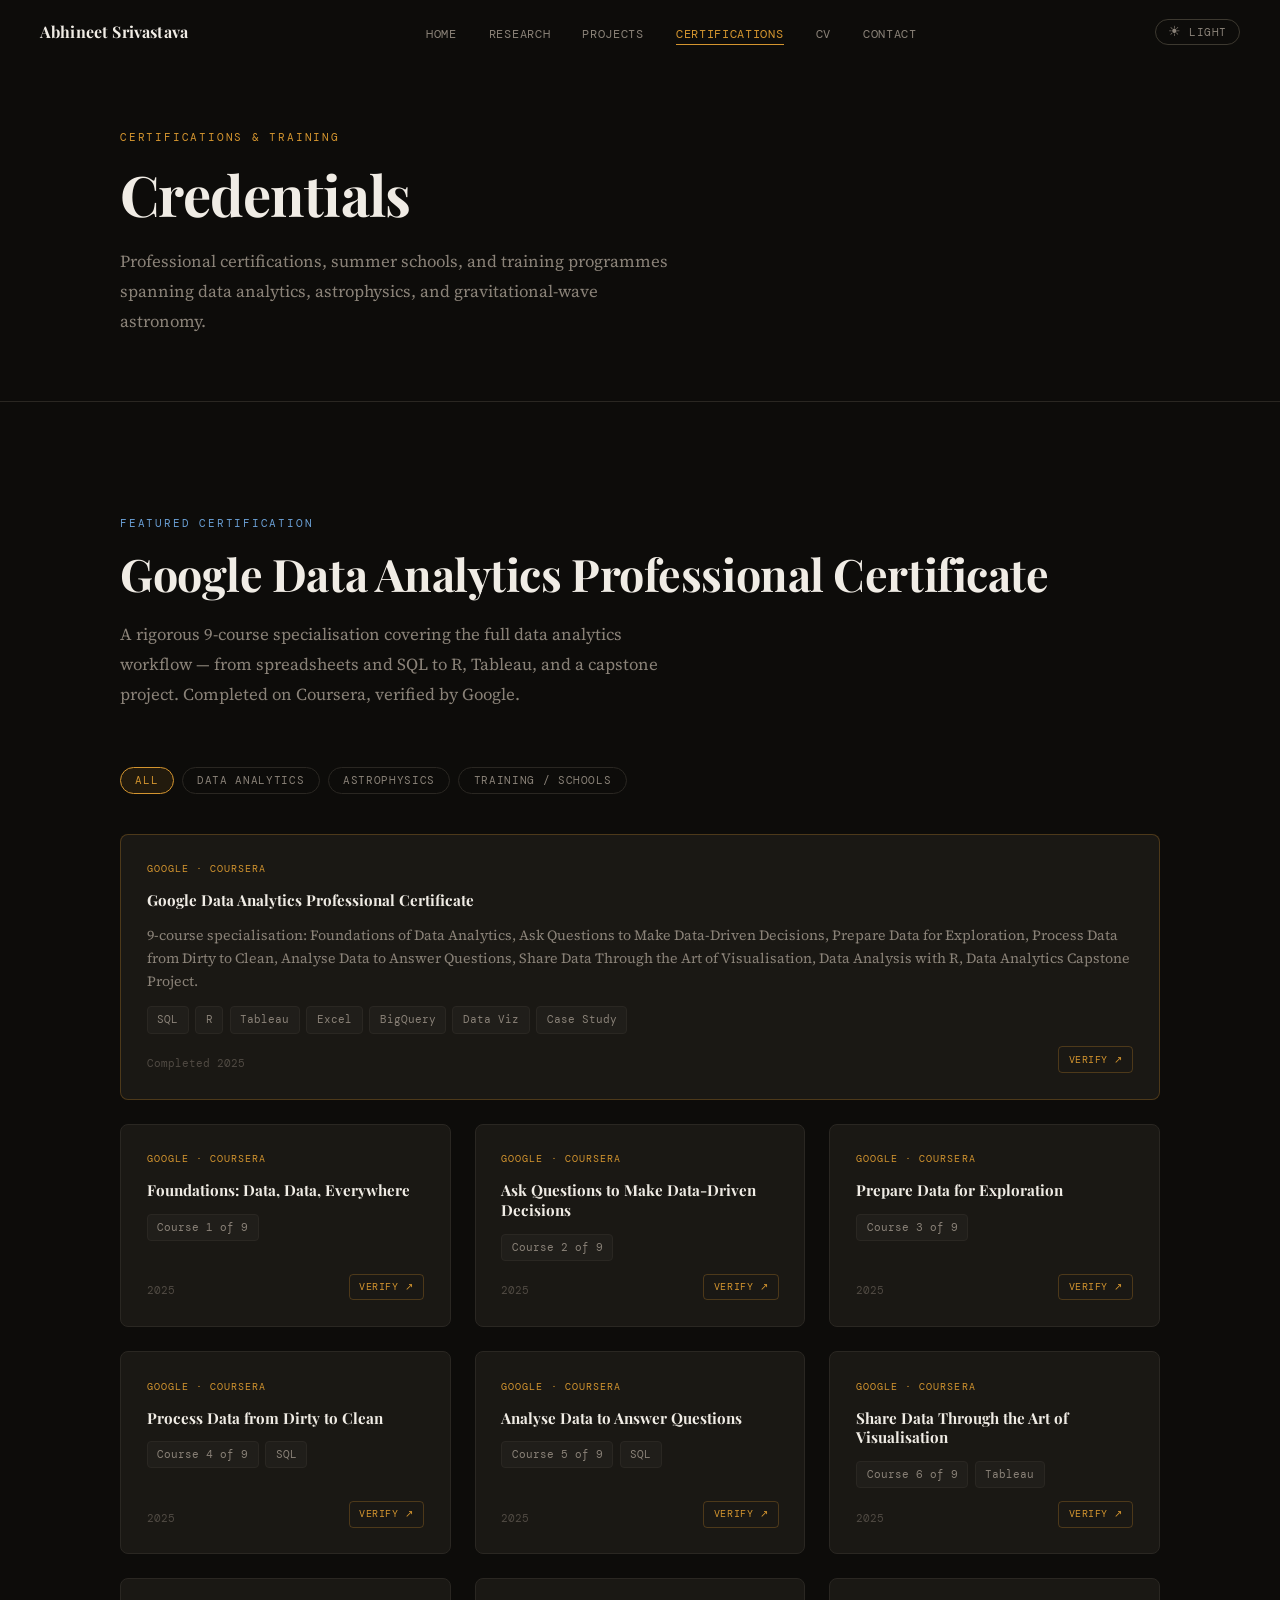
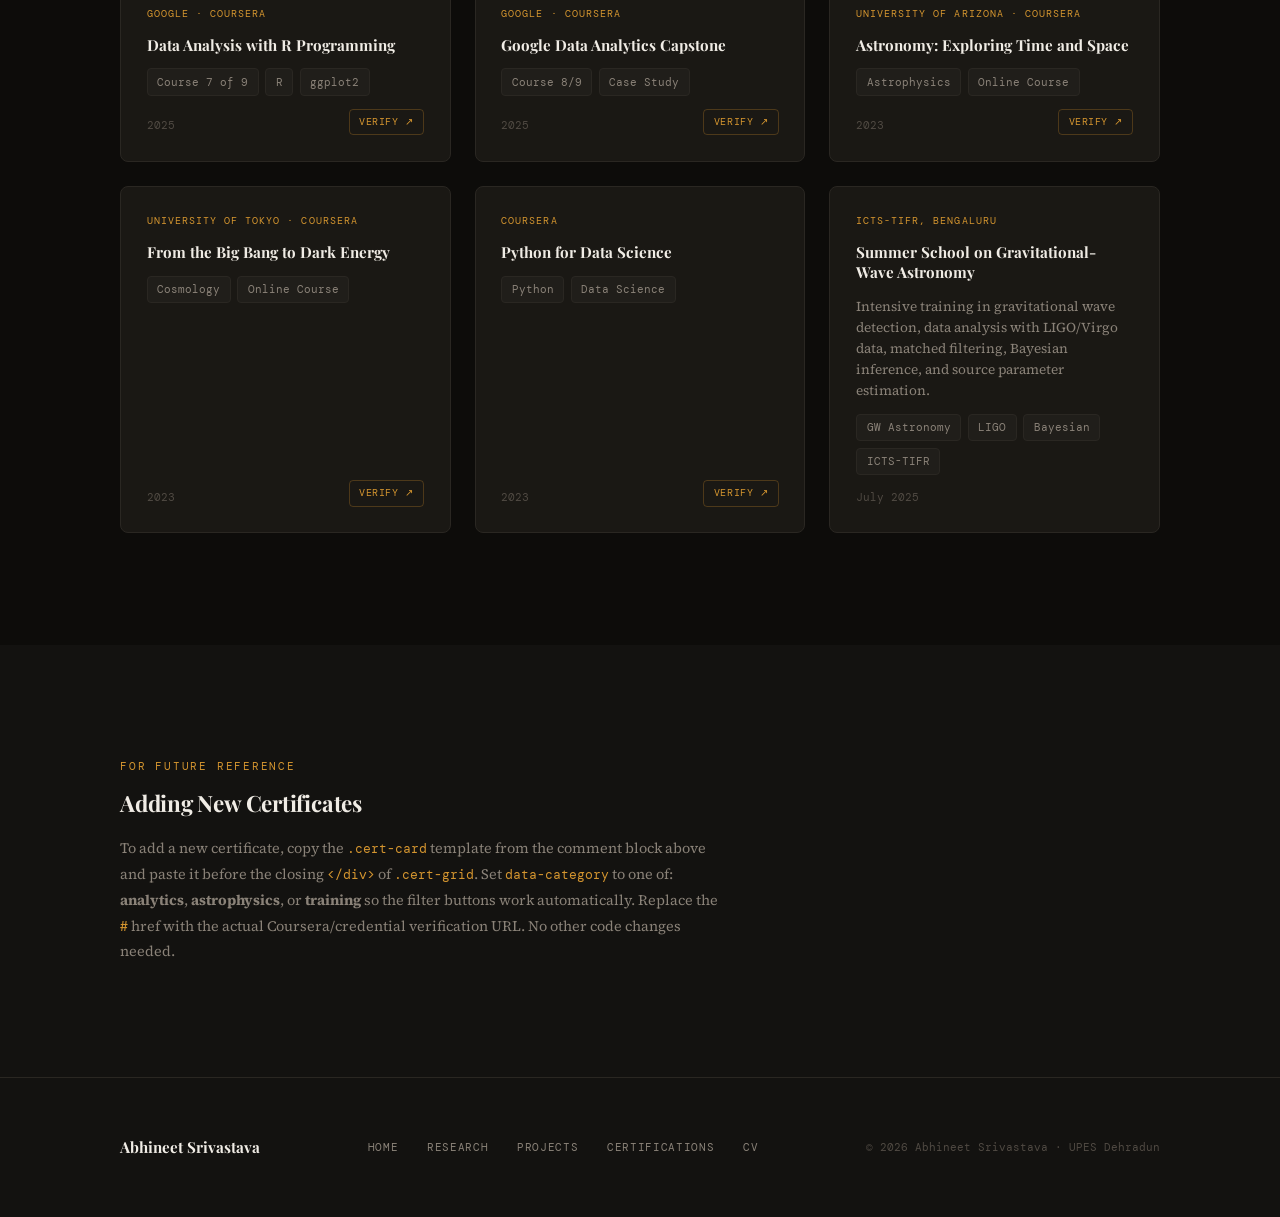
==== certifications.html @ 53bdc976 "Changes" ====
<!DOCTYPE html>
<html lang="en">
<head>
  <meta charset="UTF-8" />
  <meta name="viewport" content="width=device-width, initial-scale=1.0" />
  <title>Certifications — Abhineet Srivastava</title>
  <link rel="stylesheet" href="style.css" />
  <script>(function(){var t=localStorage.getItem('theme')||'dark';document.documentElement.setAttribute('data-theme',t);})();</script>
  <link rel="preconnect" href="https://fonts.googleapis.com" />
  <link rel="preconnect" href="https://fonts.gstatic.com" crossorigin />
  <link href="https://fonts.googleapis.com/css2?family=Playfair+Display:ital,wght@0,400;0,600;0,700;0,900;1,400;1,600&family=Source+Serif+4:ital,opsz,wght@0,8..60,300;0,8..60,400;0,8..60,600;1,8..60,300;1,8..60,400&family=DM+Mono:wght@300;400;500&family=Instrument+Sans:wght@400;500;600&display=swap" rel="stylesheet" />
</head>
<body>

  <nav id="navbar">
    <a href="index.html" class="nav-logo">Abhineet Srivastava</a>
    <ul class="nav-links">
      <li><a href="index.html">Home</a></li>
      <li><a href="research.html">Research</a></li>
      <li><a href="projects.html">Projects</a></li>
      <li><a href="certifications.html" class="active">Certifications</a></li>
      <li><a href="cv.html">CV</a></li>
      <li><a href="index.html#contact">Contact</a></li>
    </ul>
    <button class="theme-toggle" id="themeToggle" aria-label="Toggle theme">
      <span class="theme-icon" id="themeIcon">☀</span>
      <span id="themeLabel">Light</span>
    </button>
    <button class="nav-hamburger" id="hamburger" aria-label="Open menu">
      <span></span><span></span><span></span>
    </button>
  </nav>

  <div class="mobile-menu" id="mobileMenu">
    <button class="mobile-close" id="mobileClose">✕</button>
    <ul>
      <li><a href="index.html" class="mobile-link">Home</a></li>
      <li><a href="research.html" class="mobile-link">Research</a></li>
      <li><a href="projects.html" class="mobile-link">Projects</a></li>
      <li><a href="certifications.html" class="mobile-link">Certifications</a></li>
      <li><a href="cv.html" class="mobile-link">CV</a></li>
      <li><a href="index.html#contact" class="mobile-link">Contact</a></li>
    </ul>
  </div>

  <!-- PAGE HERO -->
  <section class="page-hero">
    <div class="container">
      <div class="page-hero-inner">
        <span class="eyebrow">Certifications &amp; Training</span>
        <h1 class="section-title" style="font-size:clamp(2.2rem,5vw,3.5rem)">
          Credentials
        </h1>
        <p class="section-sub" style="margin-bottom:0">
          Professional certifications, summer schools, and training programmes
          spanning data analytics, astrophysics, and gravitational-wave astronomy.
        </p>
      </div>
    </div>
  </section>

  <!-- FEATURED — GOOGLE DATA ANALYTICS -->
  <section class="section">
    <div class="container">
      <span class="eyebrow" style="color:var(--sky)">Featured Certification</span>
      <h2 class="section-title">Google Data Analytics Professional Certificate</h2>
      <p class="section-sub">
        A rigorous 9-course specialisation covering the full data analytics workflow — from
        spreadsheets and SQL to R, Tableau, and a capstone project.
        Completed on Coursera, verified by Google.
      </p>

      <!-- FILTER BUTTONS -->
      <div class="cert-filter">
        <button class="filter-btn active" data-filter="all">All</button>
        <button class="filter-btn" data-filter="analytics">Data Analytics</button>
        <button class="filter-btn" data-filter="astrophysics">Astrophysics</button>
        <button class="filter-btn" data-filter="training">Training / Schools</button>
      </div>

      <div class="cert-grid">

        <!-- ── Google Professional Certificate ── -->
        <div class="cert-card reveal" data-category="analytics" style="border-color:var(--border-accent);grid-column:1/-1">
          <span class="cert-org">Google · Coursera</span>
          <h3>Google Data Analytics Professional Certificate</h3>
          <p style="font-size:0.88rem;color:var(--muted);line-height:1.65">
            9-course specialisation: Foundations of Data Analytics, Ask Questions to Make
            Data-Driven Decisions, Prepare Data for Exploration, Process Data from Dirty to
            Clean, Analyse Data to Answer Questions, Share Data Through the Art of
            Visualisation, Data Analysis with R, Data Analytics Capstone Project.
          </p>
          <div class="tags-wrap">
            <span class="tag">SQL</span><span class="tag">R</span><span class="tag">Tableau</span>
            <span class="tag">Excel</span><span class="tag">BigQuery</span><span class="tag">Data Viz</span>
            <span class="tag">Case Study</span>
          </div>
          <div style="display:flex;justify-content:space-between;align-items:center;flex-wrap:wrap;gap:0.8rem;margin-top:auto">
            <span class="cert-date">Completed 2025</span>
            <!-- Replace # with your actual Coursera verification URL -->
            <a href="#" target="_blank" rel="noopener" class="cert-verify">Verify ↗</a>
          </div>
        </div>

        <!-- ── Individual course certs — add/edit freely ── -->
        <div class="cert-card reveal" data-category="analytics">
          <span class="cert-org">Google · Coursera</span>
          <h3>Foundations: Data, Data, Everywhere</h3>
          <div class="tags-wrap"><span class="tag">Course 1 of 9</span></div>
          <div style="display:flex;justify-content:space-between;align-items:center;margin-top:auto">
            <span class="cert-date">2025</span>
            <a href="#" target="_blank" rel="noopener" class="cert-verify">Verify ↗</a>
          </div>
        </div>

        <div class="cert-card reveal" data-category="analytics">
          <span class="cert-org">Google · Coursera</span>
          <h3>Ask Questions to Make Data-Driven Decisions</h3>
          <div class="tags-wrap"><span class="tag">Course 2 of 9</span></div>
          <div style="display:flex;justify-content:space-between;align-items:center;margin-top:auto">
            <span class="cert-date">2025</span>
            <a href="#" target="_blank" rel="noopener" class="cert-verify">Verify ↗</a>
          </div>
        </div>

        <div class="cert-card reveal" data-category="analytics">
          <span class="cert-org">Google · Coursera</span>
          <h3>Prepare Data for Exploration</h3>
          <div class="tags-wrap"><span class="tag">Course 3 of 9</span></div>
          <div style="display:flex;justify-content:space-between;align-items:center;margin-top:auto">
            <span class="cert-date">2025</span>
            <a href="#" target="_blank" rel="noopener" class="cert-verify">Verify ↗</a>
          </div>
        </div>

        <div class="cert-card reveal" data-category="analytics">
          <span class="cert-org">Google · Coursera</span>
          <h3>Process Data from Dirty to Clean</h3>
          <div class="tags-wrap"><span class="tag">Course 4 of 9</span><span class="tag">SQL</span></div>
          <div style="display:flex;justify-content:space-between;align-items:center;margin-top:auto">
            <span class="cert-date">2025</span>
            <a href="#" target="_blank" rel="noopener" class="cert-verify">Verify ↗</a>
          </div>
        </div>

        <div class="cert-card reveal" data-category="analytics">
          <span class="cert-org">Google · Coursera</span>
          <h3>Analyse Data to Answer Questions</h3>
          <div class="tags-wrap"><span class="tag">Course 5 of 9</span><span class="tag">SQL</span></div>
          <div style="display:flex;justify-content:space-between;align-items:center;margin-top:auto">
            <span class="cert-date">2025</span>
            <a href="#" target="_blank" rel="noopener" class="cert-verify">Verify ↗</a>
          </div>
        </div>

        <div class="cert-card reveal" data-category="analytics">
          <span class="cert-org">Google · Coursera</span>
          <h3>Share Data Through the Art of Visualisation</h3>
          <div class="tags-wrap"><span class="tag">Course 6 of 9</span><span class="tag">Tableau</span></div>
          <div style="display:flex;justify-content:space-between;align-items:center;margin-top:auto">
            <span class="cert-date">2025</span>
            <a href="#" target="_blank" rel="noopener" class="cert-verify">Verify ↗</a>
          </div>
        </div>

        <div class="cert-card reveal" data-category="analytics">
          <span class="cert-org">Google · Coursera</span>
          <h3>Data Analysis with R Programming</h3>
          <div class="tags-wrap"><span class="tag">Course 7 of 9</span><span class="tag">R</span><span class="tag">ggplot2</span></div>
          <div style="display:flex;justify-content:space-between;align-items:center;margin-top:auto">
            <span class="cert-date">2025</span>
            <a href="#" target="_blank" rel="noopener" class="cert-verify">Verify ↗</a>
          </div>
        </div>

        <div class="cert-card reveal" data-category="analytics">
          <span class="cert-org">Google · Coursera</span>
          <h3>Google Data Analytics Capstone</h3>
          <div class="tags-wrap"><span class="tag">Course 8/9</span><span class="tag">Case Study</span></div>
          <div style="display:flex;justify-content:space-between;align-items:center;margin-top:auto">
            <span class="cert-date">2025</span>
            <a href="#" target="_blank" rel="noopener" class="cert-verify">Verify ↗</a>
          </div>
        </div>

        <!-- ── Astronomy / Coursera ── -->
        <div class="cert-card reveal" data-category="astrophysics">
          <span class="cert-org">University of Arizona · Coursera</span>
          <h3>Astronomy: Exploring Time and Space</h3>
          <div class="tags-wrap"><span class="tag">Astrophysics</span><span class="tag">Online Course</span></div>
          <div style="display:flex;justify-content:space-between;align-items:center;margin-top:auto">
            <span class="cert-date">2023</span>
            <a href="#" target="_blank" rel="noopener" class="cert-verify">Verify ↗</a>
          </div>
        </div>

        <div class="cert-card reveal" data-category="astrophysics">
          <span class="cert-org">University of Tokyo · Coursera</span>
          <h3>From the Big Bang to Dark Energy</h3>
          <div class="tags-wrap"><span class="tag">Cosmology</span><span class="tag">Online Course</span></div>
          <div style="display:flex;justify-content:space-between;align-items:center;margin-top:auto">
            <span class="cert-date">2023</span>
            <a href="#" target="_blank" rel="noopener" class="cert-verify">Verify ↗</a>
          </div>
        </div>

        <div class="cert-card reveal" data-category="astrophysics">
          <span class="cert-org">Coursera</span>
          <h3>Python for Data Science</h3>
          <div class="tags-wrap"><span class="tag">Python</span><span class="tag">Data Science</span></div>
          <div style="display:flex;justify-content:space-between;align-items:center;margin-top:auto">
            <span class="cert-date">2023</span>
            <a href="#" target="_blank" rel="noopener" class="cert-verify">Verify ↗</a>
          </div>
        </div>

        <!-- ── Schools / Training ── -->
        <div class="cert-card reveal" data-category="training">
          <span class="cert-org">ICTS-TIFR, Bengaluru</span>
          <h3>Summer School on Gravitational-Wave Astronomy</h3>
          <p style="font-size:0.85rem;color:var(--muted);line-height:1.55">
            Intensive training in gravitational wave detection, data analysis with LIGO/Virgo
            data, matched filtering, Bayesian inference, and source parameter estimation.
          </p>
          <div class="tags-wrap">
            <span class="tag">GW Astronomy</span><span class="tag">LIGO</span>
            <span class="tag">Bayesian</span><span class="tag">ICTS-TIFR</span>
          </div>
          <div style="display:flex;justify-content:space-between;align-items:center;flex-wrap:wrap;gap:0.5rem;margin-top:auto">
            <span class="cert-date">July 2025</span>
          </div>
        </div>

        <!-- ── Placeholder for future certs — duplicate and fill in ──
        <div class="cert-card reveal" data-category="analytics">
          <span class="cert-org">Organisation · Platform</span>
          <h3>Certificate Name</h3>
          <div class="tags-wrap"><span class="tag">Tag</span></div>
          <div style="display:flex;justify-content:space-between;align-items:center;margin-top:auto">
            <span class="cert-date">Year</span>
            <a href="VERIFICATION_URL" target="_blank" rel="noopener" class="cert-verify">Verify ↗</a>
          </div>
        </div>
        -->

      </div>
    </div>
  </section>

  <!-- HOW TO ADD CERTS -->
  <section class="section section-alt">
    <div class="container">
      <span class="eyebrow">For Future Reference</span>
      <h2 class="section-title" style="font-size:1.4rem">Adding New Certificates</h2>
      <p style="font-size:0.9rem;color:var(--muted);max-width:600px;line-height:1.8">
        To add a new certificate, copy the <code style="font-family:var(--font-mono);font-size:0.82rem;color:var(--accent)">.cert-card</code>
        template from the comment block above and paste it before the closing
        <code style="font-family:var(--font-mono);font-size:0.82rem;color:var(--accent)">&lt;/div&gt;</code>
        of <code style="font-family:var(--font-mono);font-size:0.82rem;color:var(--accent)">.cert-grid</code>.
        Set <code style="font-family:var(--font-mono);font-size:0.82rem;color:var(--accent)">data-category</code>
        to one of: <strong>analytics</strong>, <strong>astrophysics</strong>, or <strong>training</strong>
        so the filter buttons work automatically. Replace the <code style="font-family:var(--font-mono);font-size:0.82rem;color:var(--accent)">#</code>
        href with the actual Coursera/credential verification URL.
        No other code changes needed.
      </p>
    </div>
  </section>

  <footer class="footer">
    <div class="container footer-inner">
      <div class="footer-logo">Abhineet Srivastava</div>
      <nav class="footer-nav">
        <a href="index.html">Home</a>
        <a href="research.html">Research</a>
        <a href="projects.html">Projects</a>
        <a href="certifications.html">Certifications</a>
        <a href="cv.html">CV</a>
      </nav>
      <p class="footer-copy">© 2026 Abhineet Srivastava · UPES Dehradun</p>
    </div>
  </footer>

  <script src="script.js"></script>
</body>
</html>
---- style.css ----
/* ============================================================
   STYLE.CSS — Abhineet Srivastava Portfolio
   Aesthetic: Cosmic Editorial — deep space × physics journal
   Fonts: Playfair Display (headlines) · Source Serif 4 (body)
          DM Mono (labels/code) · Instrument Sans (UI)
   ============================================================ */

@import url('https://fonts.googleapis.com/css2?family=Playfair+Display:ital,wght@0,400;0,600;0,700;0,900;1,400;1,600&family=Source+Serif+4:ital,opsz,wght@0,8..60,300;0,8..60,400;0,8..60,600;1,8..60,300;1,8..60,400&family=DM+Mono:wght@300;400;500&family=Instrument+Sans:wght@400;500;600&display=swap');

/* ---- DESIGN TOKENS ---- */
:root {
  /* Light mode — warm cream with deep navy */
  --bg:           #faf8f5;
  --bg-alt:       #f3f0eb;
  --bg-surface:   #ffffff;
  --bg-raised:    #f8f6f2;

  --border:       #e2ddd6;
  --border-hi:    #c8c2b8;
  --border-accent: rgba(196, 132, 42, 0.35);

  --ink:          #1a1714;
  --text:         #2f2b26;
  --muted:        #6b6357;
  --dim:          #a89f94;
  --ghost:        #ccc7be;

  --accent:       #c4842a;          /* warm amber-gold */
  --accent-dim:   rgba(196, 132, 42, 0.12);
  --accent-glow:  rgba(196, 132, 42, 0.25);
  --accent-dark:  #a36d1e;

  --sky:          #2c4a6e;          /* secondary deep navy */
  --sky-dim:      rgba(44, 74, 110, 0.1);

  --font-head:  'Playfair Display', Georgia, 'Times New Roman', serif;
  --font-body:  'Source Serif 4', Georgia, serif;
  --font-mono:  'DM Mono', 'Courier New', monospace;
  --font-ui:    'Instrument Sans', system-ui, sans-serif;

  --r:          4px;
  --r-lg:       8px;
  --max-w:      1120px;
  --ease:       cubic-bezier(0.16, 1, 0.3, 1);
  --ease-in:    cubic-bezier(0.4, 0, 1, 1);

  --section-pad: 7rem;
  --nav-h: 64px;
}

/* ---- DARK MODE — deep space ---- */
[data-theme="dark"] {
  --bg:           #0d0c0a;
  --bg-alt:       #131210;
  --bg-surface:   #1a1814;
  --bg-raised:    #201e1a;

  --border:       #2a2722;
  --border-hi:    #3d3930;
  --border-accent: rgba(196, 132, 42, 0.3);

  --ink:          #f0ece5;
  --text:         #d4cfc7;
  --muted:        #8a8278;
  --dim:          #504a43;
  --ghost:        #302c27;

  --accent:       #d4952f;
  --accent-dim:   rgba(212, 149, 47, 0.1);
  --accent-glow:  rgba(212, 149, 47, 0.2);
  --accent-dark:  #b87e22;

  --sky:          #6a9fd4;
  --sky-dim:      rgba(106, 159, 212, 0.1);
}

/* ---- RESET ---- */
*, *::before, *::after { box-sizing: border-box; margin: 0; padding: 0; }
html { scroll-behavior: smooth; font-size: 16px; }

body {
  background: var(--bg);
  color: var(--text);
  font-family: var(--font-body);
  line-height: 1.75;
  overflow-x: hidden;
  transition: background 0.4s, color 0.4s;
}

a { color: inherit; text-decoration: none; }
img, svg { display: block; max-width: 100%; }
ul { list-style: none; }

::-webkit-scrollbar { width: 4px; }
::-webkit-scrollbar-track { background: var(--bg); }
::-webkit-scrollbar-thumb { background: var(--border-hi); border-radius: 2px; }
::-webkit-scrollbar-thumb:hover { background: var(--accent); }

/* ============================================================
   NAVIGATION
   ============================================================ */
#navbar {
  position: fixed;
  top: 0; left: 0; right: 0;
  z-index: 100;
  height: var(--nav-h);
  display: flex;
  align-items: center;
  justify-content: space-between;
  padding: 0 2.5rem;
  background: transparent;
  transition: background 0.35s, border-color 0.35s, backdrop-filter 0.35s;
  border-bottom: 1px solid transparent;
}

#navbar.scrolled {
  background: rgba(13, 12, 10, 0.9);
  backdrop-filter: blur(20px);
  -webkit-backdrop-filter: blur(20px);
  border-color: var(--border);
}

[data-theme="light"] #navbar.scrolled {
  background: rgba(250, 248, 245, 0.93);
}

.nav-logo {
  font-family: var(--font-head);
  font-size: 1rem;
  font-weight: 700;
  color: var(--ink);
  letter-spacing: 0.01em;
  transition: color 0.2s;
}

.nav-logo:hover { color: var(--accent); }

.nav-links {
  display: flex;
  gap: 2rem;
  align-items: center;
}

.nav-links a {
  font-family: var(--font-mono);
  font-size: 0.72rem;
  font-weight: 400;
  color: var(--muted);
  letter-spacing: 0.06em;
  text-transform: uppercase;
  position: relative;
  padding-bottom: 2px;
  transition: color 0.2s;
}

.nav-links a::after {
  content: '';
  position: absolute;
  bottom: -1px; left: 0;
  width: 0; height: 1px;
  background: var(--accent);
  transition: width 0.28s var(--ease);
}

.nav-links a:hover,
.nav-links a.active { color: var(--accent); }

.nav-links a:hover::after,
.nav-links a.active::after { width: 100%; }

/* Theme toggle */
.theme-toggle {
  display: flex;
  align-items: center;
  gap: 0.5rem;
  background: none;
  border: 1px solid var(--border-hi);
  border-radius: 20px;
  cursor: pointer;
  padding: 0.3rem 0.75rem;
  color: var(--muted);
  font-family: var(--font-mono);
  font-size: 0.68rem;
  letter-spacing: 0.05em;
  text-transform: uppercase;
  transition: border-color 0.2s, color 0.2s, background 0.2s;
  flex-shrink: 0;
}

.theme-toggle:hover {
  border-color: var(--accent);
  color: var(--accent);
  background: var(--accent-dim);
}

.theme-icon { font-size: 0.9rem; line-height: 1; }

/* Hamburger */
.nav-hamburger {
  display: none;
  flex-direction: column;
  gap: 5px;
  background: none;
  border: none;
  cursor: pointer;
  padding: 4px;
}

.nav-hamburger span {
  display: block;
  width: 22px; height: 2px;
  background: var(--text);
  border-radius: 1px;
  transition: transform 0.3s, opacity 0.3s;
}

/* Mobile overlay */
.mobile-menu {
  display: none;
  position: fixed;
  inset: 0;
  z-index: 200;
  background: var(--bg);
  flex-direction: column;
  align-items: center;
  justify-content: center;
  gap: 0;
}

.mobile-menu.open { display: flex; }

.mobile-menu ul {
  display: flex;
  flex-direction: column;
  gap: 2rem;
  text-align: center;
}

.mobile-menu a {
  font-family: var(--font-head);
  font-size: 2rem;
  font-weight: 700;
  color: var(--muted);
  transition: color 0.2s;
}

.mobile-menu a:hover { color: var(--accent); }

.mobile-close {
  position: absolute;
  top: 1.5rem; right: 2rem;
  background: none;
  border: none;
  font-size: 1.4rem;
  cursor: pointer;
  color: var(--muted);
  font-family: var(--font-ui);
}

/* ============================================================
   LAYOUT UTILS
   ============================================================ */
.container {
  width: 100%;
  max-width: var(--max-w);
  margin: 0 auto;
  padding: 0 2.5rem;
}

.section { padding: var(--section-pad) 0; }
.section-alt { background: var(--bg-alt); }

/* ============================================================
   TYPOGRAPHY ATOMS
   ============================================================ */
.eyebrow {
  font-family: var(--font-mono);
  font-size: 0.7rem;
  font-weight: 400;
  letter-spacing: 0.16em;
  text-transform: uppercase;
  color: var(--accent);
  margin-bottom: 0.8rem;
  display: block;
}

.section-title {
  font-family: var(--font-head);
  font-size: clamp(1.9rem, 3.5vw, 2.8rem);
  font-weight: 700;
  color: var(--ink);
  line-height: 1.2;
  letter-spacing: -0.01em;
  margin-bottom: 1.2rem;
}

.section-sub {
  font-family: var(--font-body);
  font-size: 1.05rem;
  color: var(--muted);
  max-width: 560px;
  line-height: 1.8;
  margin-bottom: 3.5rem;
}

/* ============================================================
   BUTTONS
   ============================================================ */
.btn {
  display: inline-flex;
  align-items: center;
  gap: 0.5rem;
  font-family: var(--font-ui);
  font-size: 0.8rem;
  font-weight: 500;
  letter-spacing: 0.04em;
  padding: 0.65rem 1.5rem;
  border-radius: var(--r);
  cursor: pointer;
  transition: all 0.22s var(--ease);
  white-space: nowrap;
  border: 1px solid transparent;
}

.btn-primary {
  background: var(--accent);
  color: #fff;
  border-color: var(--accent);
}

.btn-primary:hover {
  background: var(--accent-dark);
  border-color: var(--accent-dark);
  transform: translateY(-1px);
  box-shadow: 0 4px 20px var(--accent-glow);
}

.btn-outline {
  background: transparent;
  color: var(--text);
  border-color: var(--border-hi);
}

.btn-outline:hover {
  border-color: var(--accent);
  color: var(--accent);
  background: var(--accent-dim);
  transform: translateY(-1px);
}

.btn-ghost {
  background: transparent;
  color: var(--muted);
  border-color: transparent;
  padding-left: 0; padding-right: 0;
}

.btn-ghost:hover { color: var(--accent); }

/* ============================================================
   TAGS
   ============================================================ */
.tag {
  display: inline-block;
  font-family: var(--font-mono);
  font-size: 0.68rem;
  color: var(--muted);
  background: var(--bg-raised);
  border: 1px solid var(--border);
  padding: 0.2rem 0.6rem;
  border-radius: var(--r);
  transition: border-color 0.2s, color 0.2s;
}

.tag:hover { border-color: var(--accent); color: var(--accent); }

.tag--accent {
  color: var(--accent);
  border-color: var(--border-accent);
  background: var(--accent-dim);
}

.tags-wrap {
  display: flex;
  flex-wrap: wrap;
  gap: 0.4rem;
}

/* ============================================================
   SCROLL REVEAL
   ============================================================ */
.reveal {
  opacity: 0;
  transform: translateY(22px);
  transition: opacity 0.6s var(--ease), transform 0.6s var(--ease);
}

.reveal.visible {
  opacity: 1;
  transform: none;
}

/* Stagger children */
.stagger > *:nth-child(1) { transition-delay: 0.05s; }
.stagger > *:nth-child(2) { transition-delay: 0.12s; }
.stagger > *:nth-child(3) { transition-delay: 0.19s; }
.stagger > *:nth-child(4) { transition-delay: 0.26s; }
.stagger > *:nth-child(5) { transition-delay: 0.33s; }

/* ============================================================
   HERO — COSMIC
   ============================================================ */
#hero {
  min-height: 100vh;
  display: flex;
  align-items: center;
  position: relative;
  overflow: hidden;
  padding-top: var(--nav-h);
}

/* Star canvas sits behind */
#star-canvas {
  position: absolute;
  inset: 0;
  width: 100%;
  height: 100%;
  pointer-events: none;
  opacity: 0.7;
}

[data-theme="light"] #star-canvas { opacity: 0.12; }

/* Gradient overlay */
#hero::after {
  content: '';
  position: absolute;
  inset: 0;
  background: radial-gradient(ellipse 80% 60% at 60% 40%, transparent 40%, var(--bg) 100%);
  pointer-events: none;
}

.hero-inner {
  position: relative;
  z-index: 2;
  max-width: var(--max-w);
  margin: 0 auto;
  padding: 5rem 2.5rem 6rem;
  width: 100%;
}

.hero-status {
  display: inline-flex;
  align-items: center;
  gap: 0.5rem;
  font-family: var(--font-mono);
  font-size: 0.7rem;
  color: var(--accent);
  letter-spacing: 0.1em;
  text-transform: uppercase;
  border: 1px solid var(--border-accent);
  padding: 0.3rem 0.8rem;
  border-radius: 20px;
  background: var(--accent-dim);
  margin-bottom: 2rem;
}

.hero-status-dot {
  width: 6px; height: 6px;
  border-radius: 50%;
  background: var(--accent);
  animation: pulse 2s infinite;
}

@keyframes pulse {
  0%, 100% { opacity: 1; transform: scale(1); }
  50% { opacity: 0.5; transform: scale(0.8); }
}

.hero-name {
  font-family: var(--font-head);
  font-size: clamp(3.5rem, 9vw, 7rem);
  font-weight: 900;
  color: var(--ink);
  line-height: 0.95;
  letter-spacing: -0.03em;
  margin-bottom: 2rem;
}

.hero-name em {
  font-style: italic;
  color: var(--accent);
}

.hero-tagline {
  font-family: var(--font-head);
  font-size: clamp(1rem, 2vw, 1.3rem);
  font-weight: 400;
  font-style: italic;
  color: var(--muted);
  max-width: 580px;
  line-height: 1.7;
  margin-bottom: 1.5rem;
}

.hero-meta {
  font-family: var(--font-mono);
  font-size: 0.72rem;
  color: var(--dim);
  letter-spacing: 0.08em;
  margin-bottom: 3rem;
}

.hero-cta {
  display: flex;
  flex-wrap: wrap;
  gap: 0.8rem;
  margin-bottom: 5rem;
}

/* Equation ornament */
.hero-equation {
  display: inline-block;
  font-family: var(--font-body);
  font-style: italic;
  font-size: 1.1rem;
  color: var(--dim);
  border-left: 2px solid var(--border-accent);
  padding: 0.6rem 1.2rem;
  letter-spacing: 0.02em;
}

.hero-equation-caption {
  display: block;
  font-family: var(--font-mono);
  font-style: normal;
  font-size: 0.62rem;
  letter-spacing: 0.12em;
  text-transform: uppercase;
  color: var(--dim);
  margin-top: 0.4rem;
}

.hero-quote {
  margin-top: 2.5rem;
  max-width: 420px;
}

.hero-quote p {
  font-family: var(--font-body);
  font-style: italic;
  font-size: 0.95rem;
  color: var(--muted);
  line-height: 1.7;
  border-left: 2px solid var(--border);
  padding-left: 1.2rem;
}

.hero-quote cite {
  display: block;
  font-family: var(--font-mono);
  font-style: normal;
  font-size: 0.62rem;
  letter-spacing: 0.1em;
  text-transform: uppercase;
  color: var(--dim);
  padding-left: 1.2rem;
  margin-top: 0.5rem;
}

/* Scroll indicator */
.hero-scroll {
  position: absolute;
  bottom: 2.5rem;
  left: 50%;
  transform: translateX(-50%);
  display: flex;
  flex-direction: column;
  align-items: center;
  gap: 0.4rem;
  z-index: 2;
  opacity: 0.4;
  animation: float 3s ease-in-out infinite;
}

.hero-scroll span {
  font-family: var(--font-mono);
  font-size: 0.6rem;
  letter-spacing: 0.14em;
  text-transform: uppercase;
  color: var(--muted);
}

.hero-scroll-line {
  width: 1px;
  height: 40px;
  background: linear-gradient(to bottom, var(--accent), transparent);
  animation: grow 3s ease-in-out infinite;
}

@keyframes float {
  0%, 100% { transform: translateX(-50%) translateY(0); }
  50% { transform: translateX(-50%) translateY(6px); }
}

@keyframes grow {
  0%, 100% { opacity: 1; height: 40px; }
  50% { opacity: 0.4; height: 20px; }
}

/* ============================================================
   ABOUT
   ============================================================ */
.about-grid {
  display: grid;
  grid-template-columns: 1.1fr 0.9fr;
  gap: 6rem;
  align-items: start;
}

.about-lead {
  font-size: 1.15rem;
  font-weight: 300;
  color: var(--ink);
  line-height: 1.85;
  margin-bottom: 1.4rem;
}

.about-text p {
  margin-bottom: 1.3rem;
  color: var(--text);
  font-size: 0.97rem;
  line-height: 1.8;
}

.about-text a {
  color: var(--accent);
  border-bottom: 1px solid transparent;
  transition: border-color 0.2s;
}

.about-text a:hover { border-color: var(--accent); }

.about-cta { display: flex; gap: 0.8rem; flex-wrap: wrap; margin-top: 2rem; }

/* Info blocks */
.about-details {
  display: flex;
  flex-direction: column;
  gap: 2.5rem;
}

.detail-card {
  border: 1px solid var(--border);
  padding: 1.6rem;
  border-radius: var(--r-lg);
  background: var(--bg-surface);
  transition: border-color 0.2s, box-shadow 0.2s;
}

.detail-card:hover {
  border-color: var(--border-accent);
  box-shadow: 0 4px 30px var(--accent-glow);
}

.detail-card h3 {
  font-family: var(--font-mono);
  font-size: 0.68rem;
  font-weight: 400;
  letter-spacing: 0.14em;
  text-transform: uppercase;
  color: var(--accent);
  margin-bottom: 1rem;
  padding-bottom: 0.6rem;
  border-bottom: 1px solid var(--border);
}

.detail-card ul {
  display: flex;
  flex-direction: column;
  gap: 0.4rem;
}

.detail-card li {
  font-family: var(--font-body);
  font-size: 0.88rem;
  color: var(--muted);
  padding-left: 1rem;
  position: relative;
  line-height: 1.5;
}

.detail-card li::before {
  content: '—';
  position: absolute;
  left: 0;
  color: var(--dim);
  font-size: 0.7rem;
}

/* ============================================================
   SKILLS — constellation layout
   ============================================================ */
.skills-grid {
  display: grid;
  grid-template-columns: repeat(3, 1fr);
  gap: 1px;
  background: var(--border);
  border: 1px solid var(--border);
  border-radius: var(--r-lg);
  overflow: hidden;
}

.skill-group {
  background: var(--bg-surface);
  padding: 2rem;
  transition: background 0.2s;
}

.skill-group:hover { background: var(--bg-raised); }

.skill-group-head {
  font-family: var(--font-mono);
  font-size: 0.65rem;
  letter-spacing: 0.15em;
  text-transform: uppercase;
  color: var(--accent);
  margin-bottom: 1.2rem;
  display: flex;
  align-items: center;
  gap: 0.5rem;
}

.skill-group-head::before {
  content: '';
  display: block;
  width: 12px; height: 1px;
  background: var(--accent);
  flex-shrink: 0;
}

.skill-group ul {
  display: flex;
  flex-direction: column;
  gap: 0.5rem;
}

.skill-group li {
  font-family: var(--font-body);
  font-size: 0.9rem;
  color: var(--muted);
}

/* ============================================================
   RESEARCH ITEMS
   ============================================================ */
.research-list {
  display: flex;
  flex-direction: column;
  border-top: 1px solid var(--border);
}

.research-item {
  padding: 2.5rem 0;
  border-bottom: 1px solid var(--border);
  display: grid;
  grid-template-columns: 180px 1fr;
  gap: 3rem;
  align-items: start;
  transition: background 0.2s;
}

.research-item:hover { background: var(--accent-dim); }
.research-item:hover { padding-left: 1rem; padding-right: 1rem; margin: 0 -1rem; }

.r-meta { padding-top: 0.15rem; }

.r-period {
  font-family: var(--font-mono);
  font-size: 0.7rem;
  color: var(--dim);
  display: block;
  margin-bottom: 0.4rem;
}

.r-type {
  font-family: var(--font-mono);
  font-size: 0.65rem;
  letter-spacing: 0.08em;
  text-transform: uppercase;
  color: var(--accent);
}

.r-body h3 {
  font-family: var(--font-head);
  font-size: 1.2rem;
  font-weight: 700;
  color: var(--ink);
  line-height: 1.3;
  margin-bottom: 0.4rem;
}

.r-supervisor {
  font-family: var(--font-mono);
  font-size: 0.72rem;
  color: var(--muted);
  margin-bottom: 0.9rem;
}

.r-body p {
  font-size: 0.93rem;
  color: var(--text);
  line-height: 1.75;
  margin-bottom: 1rem;
}

.r-body ul {
  display: flex;
  flex-direction: column;
  gap: 0.3rem;
  margin-bottom: 1rem;
}

.r-body li {
  font-size: 0.88rem;
  color: var(--muted);
  padding-left: 1.2rem;
  position: relative;
  line-height: 1.55;
}

.r-body li::before {
  content: '→';
  position: absolute;
  left: 0;
  color: var(--accent);
  font-size: 0.7rem;
  top: 0.15rem;
}

/* ============================================================
   PROJECT GRID
   ============================================================ */
.projects-grid {
  display: grid;
  grid-template-columns: repeat(2, 1fr);
  gap: 1px;
  background: var(--border);
  border: 1px solid var(--border);
  border-radius: var(--r-lg);
  overflow: hidden;
}

.project-card {
  background: var(--bg-surface);
  padding: 2.2rem;
  display: flex;
  flex-direction: column;
  gap: 0.8rem;
  transition: background 0.2s;
  position: relative;
}

.project-card::before {
  content: '';
  position: absolute;
  top: 0; left: 0;
  width: 0; height: 2px;
  background: var(--accent);
  transition: width 0.3s var(--ease);
}

.project-card:hover { background: var(--bg-raised); }
.project-card:hover::before { width: 100%; }

.project-card-top {
  display: flex;
  justify-content: space-between;
  align-items: flex-start;
}

.project-year {
  font-family: var(--font-mono);
  font-size: 0.65rem;
  color: var(--dim);
}

.project-card h3 {
  font-family: var(--font-head);
  font-size: 1.05rem;
  font-weight: 700;
  color: var(--ink);
  line-height: 1.3;
}

.project-card p {
  font-size: 0.88rem;
  color: var(--muted);
  line-height: 1.65;
  flex: 1;
}

.project-card-foot {
  display: flex;
  justify-content: space-between;
  align-items: flex-end;
  gap: 1rem;
  flex-wrap: wrap;
  margin-top: auto;
}

/* Featured library */
.library-feature {
  border: 1px solid var(--border);
  border-radius: var(--r-lg);
  overflow: hidden;
}

.library-feature-header {
  padding: 2.2rem 2.5rem;
  border-bottom: 1px solid var(--border);
  display: flex;
  justify-content: space-between;
  align-items: center;
  flex-wrap: wrap;
  gap: 1.5rem;
}

.library-feature-header h3 {
  font-family: var(--font-head);
  font-size: 1.3rem;
  font-weight: 700;
  color: var(--ink);
}

.library-feature-header p {
  font-size: 0.93rem;
  color: var(--muted);
  margin-top: 0.3rem;
}

.library-iframe-wrap {
  position: relative;
  width: 100%;
  height: 420px;
  overflow: hidden;
}

.library-iframe {
  width: 100%; height: 100%;
  border: none;
}

.iframe-link-overlay {
  position: absolute;
  bottom: 1rem; right: 1rem;
  background: var(--accent);
  color: #fff;
  font-family: var(--font-mono);
  font-size: 0.65rem;
  letter-spacing: 0.08em;
  text-transform: uppercase;
  padding: 0.4rem 0.9rem;
  border-radius: var(--r);
  transition: background 0.2s;
}

.iframe-link-overlay:hover { background: var(--accent-dark); }

/* ============================================================
   CERTIFICATIONS (new)
   ============================================================ */
.cert-grid {
  display: grid;
  grid-template-columns: repeat(3, 1fr);
  gap: 1.5rem;
}

.cert-card {
  border: 1px solid var(--border);
  border-radius: var(--r-lg);
  padding: 1.6rem;
  background: var(--bg-surface);
  display: flex;
  flex-direction: column;
  gap: 0.8rem;
  transition: border-color 0.2s, transform 0.2s, box-shadow 0.2s;
}

.cert-card:hover {
  border-color: var(--accent);
  transform: translateY(-2px);
  box-shadow: 0 8px 30px var(--accent-glow);
}

.cert-org {
  font-family: var(--font-mono);
  font-size: 0.65rem;
  letter-spacing: 0.1em;
  text-transform: uppercase;
  color: var(--accent);
}

.cert-card h3 {
  font-family: var(--font-head);
  font-size: 0.95rem;
  font-weight: 700;
  color: var(--ink);
  line-height: 1.3;
}

.cert-date {
  font-family: var(--font-mono);
  font-size: 0.68rem;
  color: var(--dim);
  margin-top: auto;
}

.cert-verify {
  display: inline-flex;
  align-items: center;
  gap: 0.3rem;
  font-family: var(--font-mono);
  font-size: 0.65rem;
  color: var(--accent);
  letter-spacing: 0.05em;
  text-transform: uppercase;
  border: 1px solid var(--border-accent);
  padding: 0.2rem 0.6rem;
  border-radius: var(--r);
  transition: background 0.2s;
  width: fit-content;
}

.cert-verify:hover { background: var(--accent-dim); }

/* Filter buttons */
.cert-filter {
  display: flex;
  gap: 0.5rem;
  flex-wrap: wrap;
  margin-bottom: 2.5rem;
}

.filter-btn {
  font-family: var(--font-mono);
  font-size: 0.68rem;
  letter-spacing: 0.06em;
  text-transform: uppercase;
  padding: 0.35rem 0.9rem;
  border: 1px solid var(--border);
  border-radius: 20px;
  background: none;
  color: var(--muted);
  cursor: pointer;
  transition: all 0.2s;
}

.filter-btn:hover,
.filter-btn.active {
  border-color: var(--accent);
  color: var(--accent);
  background: var(--accent-dim);
}

/* ============================================================
   CV PAGE
   ============================================================ */
.cv-layout { padding: 4rem 0 7rem; }

.cv-grid {
  display: grid;
  grid-template-columns: 220px 1fr;
  gap: 5rem;
  align-items: start;
}

.cv-sidebar-section { margin-bottom: 2.5rem; }

.cv-sidebar-head {
  font-family: var(--font-mono);
  font-size: 0.62rem;
  letter-spacing: 0.16em;
  text-transform: uppercase;
  color: var(--accent);
  margin-bottom: 0.9rem;
  padding-bottom: 0.5rem;
  border-bottom: 1px solid var(--border);
}

.cv-sidebar-list {
  display: flex;
  flex-direction: column;
  gap: 0.35rem;
}

.cv-sidebar-list li {
  font-size: 0.85rem;
  color: var(--muted);
  line-height: 1.5;
}

.cv-section { margin-bottom: 4rem; }

.cv-section-title {
  font-family: var(--font-head);
  font-size: 1.1rem;
  font-weight: 700;
  color: var(--ink);
  margin-bottom: 2rem;
  padding-bottom: 0.5rem;
  border-bottom: 1px solid var(--border);
  display: flex;
  align-items: center;
  gap: 1rem;
}

.cv-num {
  font-family: var(--font-mono);
  font-size: 0.62rem;
  color: var(--accent);
  letter-spacing: 0.1em;
}

/* Timeline */
.timeline { display: flex; flex-direction: column; }

.timeline-item {
  display: grid;
  grid-template-columns: 14px 1fr;
  gap: 1.2rem;
  padding-bottom: 2.2rem;
  position: relative;
}

.timeline-item:not(:last-child)::before {
  content: '';
  position: absolute;
  left: 6px; top: 13px;
  width: 1px; bottom: 0;
  background: var(--border);
}

.t-dot {
  width: 8px; height: 8px;
  border-radius: 50%;
  background: var(--border-hi);
  border: 1px solid var(--border-hi);
  margin-top: 5px;
  flex-shrink: 0;
}

.t-dot--accent {
  background: var(--accent);
  border-color: var(--accent);
  box-shadow: 0 0 6px var(--accent-glow);
}

.t-header {
  display: flex;
  justify-content: space-between;
  align-items: flex-start;
  flex-wrap: wrap;
  gap: 0.5rem;
  margin-bottom: 0.3rem;
}

.t-content h3 {
  font-family: var(--font-head);
  font-size: 0.98rem;
  font-weight: 700;
  color: var(--ink);
  line-height: 1.3;
}

.t-period {
  font-family: var(--font-mono);
  font-size: 0.7rem;
  color: var(--dim);
  white-space: nowrap;
}

.t-place {
  font-family: var(--font-ui);
  font-size: 0.8rem;
  color: var(--muted);
  margin-bottom: 0.4rem;
  font-style: italic;
}

.t-desc {
  font-size: 0.88rem;
  color: var(--muted);
  margin-bottom: 0.4rem;
  font-style: italic;
}

.t-bullets {
  display: flex;
  flex-direction: column;
  gap: 0.2rem;
  margin-top: 0.5rem;
}

.t-bullets li {
  font-size: 0.85rem;
  color: var(--muted);
  padding-left: 1.1rem;
  position: relative;
  line-height: 1.55;
}

.t-bullets li::before {
  content: '–';
  position: absolute;
  left: 0;
  color: var(--dim);
}

/* ============================================================
   COLLABORATORS
   ============================================================ */
.people-grid {
  display: grid;
  grid-template-columns: repeat(2, 1fr);
  gap: 1px;
  background: var(--border);
  border: 1px solid var(--border);
  border-radius: var(--r-lg);
  overflow: hidden;
}

.person-card {
  background: var(--bg-surface);
  padding: 1.8rem;
  transition: background 0.2s;
}

.person-card:hover { background: var(--bg-raised); }

.person-card h3 {
  font-family: var(--font-head);
  font-size: 1rem;
  font-weight: 700;
  color: var(--ink);
  margin-bottom: 0.2rem;
}

.person-role {
  font-family: var(--font-mono);
  font-size: 0.65rem;
  letter-spacing: 0.08em;
  text-transform: uppercase;
  color: var(--accent);
  margin-bottom: 0.5rem;
}

.person-affil {
  font-family: var(--font-body);
  font-size: 0.85rem;
  color: var(--muted);
  font-style: italic;
  line-height: 1.5;
}

.person-email {
  font-family: var(--font-mono);
  font-size: 0.78rem;
  color: var(--sky);
  margin-top: 0.5rem;
  display: block;
}

/* ============================================================
   CONTACT
   ============================================================ */
.contact-grid {
  display: grid;
  grid-template-columns: 1fr 1fr;
  gap: 5rem;
  align-items: start;
}

.contact-links { display: flex; flex-direction: column; }

.contact-row {
  display: flex;
  align-items: center;
  justify-content: space-between;
  padding: 1.3rem 0;
  border-bottom: 1px solid var(--border);
  transition: color 0.2s;
}

.contact-row:first-child { border-top: 1px solid var(--border); }

.contact-row:hover .contact-value { color: var(--accent); }

.contact-label {
  font-family: var(--font-mono);
  font-size: 0.65rem;
  letter-spacing: 0.12em;
  text-transform: uppercase;
  color: var(--dim);
  flex-shrink: 0;
  width: 90px;
}

.contact-value {
  font-family: var(--font-body);
  font-size: 0.9rem;
  color: var(--text);
  transition: color 0.2s;
}

.contact-arrow {
  font-size: 0.9rem;
  color: var(--dim);
  transition: color 0.2s, transform 0.2s;
}

.contact-row:hover .contact-arrow {
  color: var(--accent);
  transform: translateX(3px);
}

/* Form */
.contact-form { display: flex; flex-direction: column; gap: 1.2rem; }

.form-group { display: flex; flex-direction: column; gap: 0.4rem; }

.form-group label {
  font-family: var(--font-mono);
  font-size: 0.65rem;
  letter-spacing: 0.1em;
  text-transform: uppercase;
  color: var(--muted);
}

.form-group input,
.form-group textarea {
  background: var(--bg-surface);
  border: 1px solid var(--border);
  border-radius: var(--r);
  padding: 0.7rem 1rem;
  font-family: var(--font-body);
  font-size: 0.9rem;
  color: var(--text);
  transition: border-color 0.2s, box-shadow 0.2s;
  resize: vertical;
}

.form-group input:focus,
.form-group textarea:focus {
  outline: none;
  border-color: var(--accent);
  box-shadow: 0 0 0 3px var(--accent-glow);
}

.form-feedback {
  font-family: var(--font-mono);
  font-size: 0.78rem;
  min-height: 1.2em;
}

/* ============================================================
   PAGE HERO (inner pages)
   ============================================================ */
.page-hero {
  padding: calc(var(--nav-h) + 4rem) 0 4rem;
  border-bottom: 1px solid var(--border);
  position: relative;
}

.page-hero-inner { max-width: 680px; }

/* ============================================================
   FOOTER
   ============================================================ */
.footer {
  padding: 3.5rem 0;
  border-top: 1px solid var(--border);
  background: var(--bg-alt);
}

.footer-inner {
  display: flex;
  align-items: center;
  justify-content: space-between;
  flex-wrap: wrap;
  gap: 1.5rem;
}

.footer-logo {
  font-family: var(--font-head);
  font-size: 0.95rem;
  font-weight: 700;
  color: var(--ink);
}

.footer-nav { display: flex; gap: 1.8rem; }

.footer-nav a {
  font-family: var(--font-mono);
  font-size: 0.68rem;
  letter-spacing: 0.06em;
  text-transform: uppercase;
  color: var(--muted);
  transition: color 0.2s;
}

.footer-nav a:hover { color: var(--accent); }

.footer-copy {
  font-family: var(--font-mono);
  font-size: 0.68rem;
  color: var(--dim);
}

/* ============================================================
   DATA ANALYTICS SECTION (new)
   ============================================================ */
.analytics-grid {
  display: grid;
  grid-template-columns: repeat(2, 1fr);
  gap: 1.5rem;
}

.analytics-card {
  border: 1px solid var(--border);
  border-radius: var(--r-lg);
  overflow: hidden;
  background: var(--bg-surface);
  transition: border-color 0.2s, box-shadow 0.2s, transform 0.2s;
}

.analytics-card:hover {
  border-color: var(--sky);
  box-shadow: 0 8px 30px var(--sky-dim);
  transform: translateY(-2px);
}

.analytics-card-header {
  padding: 1.5rem 1.8rem;
  border-bottom: 1px solid var(--border);
  background: var(--bg-raised);
}

.analytics-card-header .eyebrow { color: var(--sky); }

.analytics-card-header h3 {
  font-family: var(--font-head);
  font-size: 1rem;
  font-weight: 700;
  color: var(--ink);
  line-height: 1.3;
}

.analytics-card-body { padding: 1.5rem 1.8rem; }

.analytics-card-body p {
  font-size: 0.88rem;
  color: var(--muted);
  line-height: 1.65;
  margin-bottom: 1rem;
}

/* ============================================================
   OPEN SOURCE SECTION
   ============================================================ */
.github-stats {
  display: grid;
  grid-template-columns: repeat(3, 1fr);
  gap: 1px;
  background: var(--border);
  border: 1px solid var(--border);
  border-radius: var(--r-lg);
  overflow: hidden;
  margin-bottom: 3rem;
}

.stat-box {
  background: var(--bg-surface);
  padding: 2rem;
  text-align: center;
}

.stat-num {
  font-family: var(--font-head);
  font-size: 2.5rem;
  font-weight: 900;
  color: var(--ink);
  display: block;
  line-height: 1;
  margin-bottom: 0.4rem;
}

.stat-label {
  font-family: var(--font-mono);
  font-size: 0.65rem;
  letter-spacing: 0.1em;
  text-transform: uppercase;
  color: var(--dim);
}

/* ============================================================
   RESPONSIVE
   ============================================================ */
@media (max-width: 1000px) {
  .about-grid { grid-template-columns: 1fr; gap: 3.5rem; }
  .skills-grid { grid-template-columns: repeat(2, 1fr); }
  .cert-grid { grid-template-columns: repeat(2, 1fr); }
  .cv-grid { grid-template-columns: 1fr; gap: 2.5rem; }
  .research-item { grid-template-columns: 1fr; gap: 0.6rem; }
  .analytics-grid { grid-template-columns: 1fr; }
}

@media (max-width: 700px) {
  :root { --section-pad: 5rem; }
  .container { padding: 0 1.5rem; }
  #navbar { padding: 0 1.5rem; }
  .nav-links { display: none; }
  .nav-hamburger { display: flex; }
  .hero-name { font-size: clamp(2.8rem, 12vw, 5rem); }
  .hero-cta { flex-direction: column; }
  .hero-cta .btn { justify-content: center; }
  .projects-grid { grid-template-columns: 1fr; }
  .skills-grid { grid-template-columns: 1fr; }
  .cert-grid { grid-template-columns: 1fr; }
  .contact-grid { grid-template-columns: 1fr; gap: 3rem; }
  .people-grid { grid-template-columns: 1fr; }
  .github-stats { grid-template-columns: 1fr; }
  .footer-inner { flex-direction: column; align-items: flex-start; }
}

@media (max-width: 480px) {
  .hero-inner { padding-top: 3rem; padding-bottom: 4rem; }
  .hero-equation { display: none; }
}
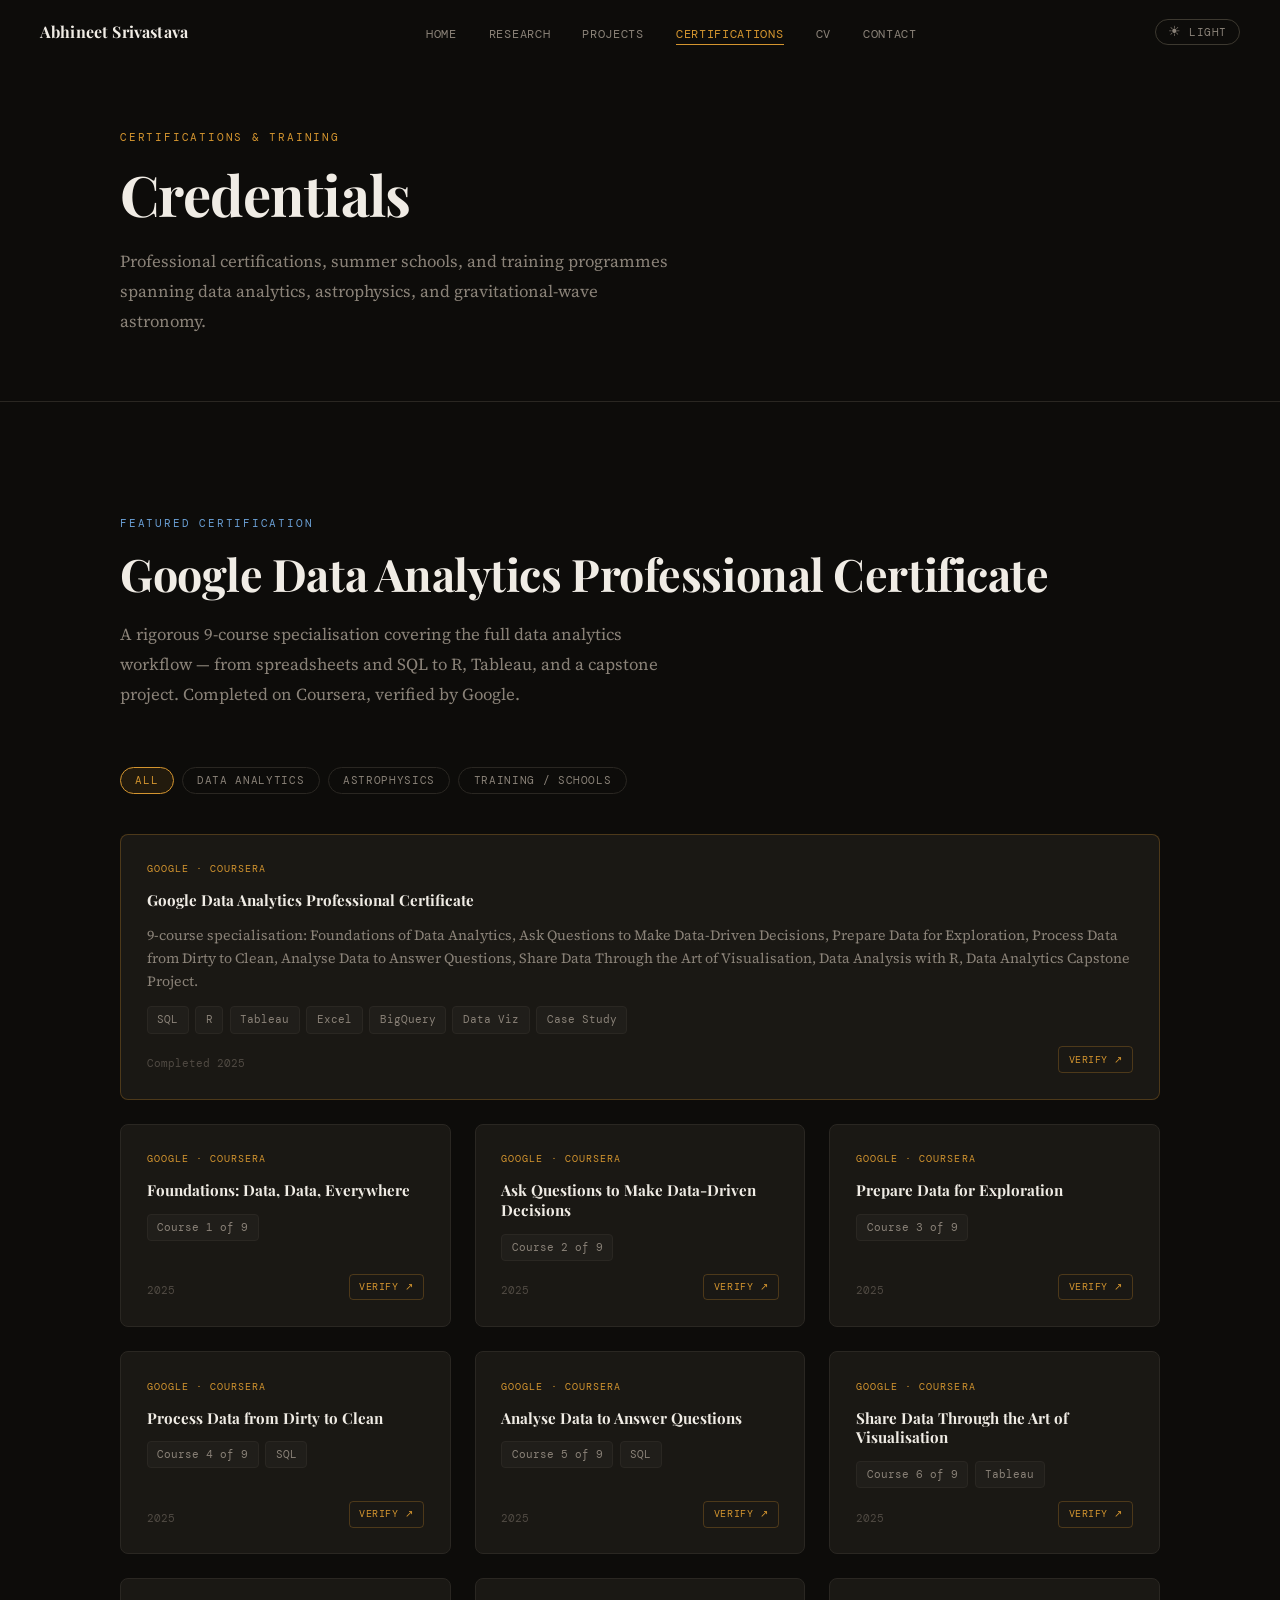
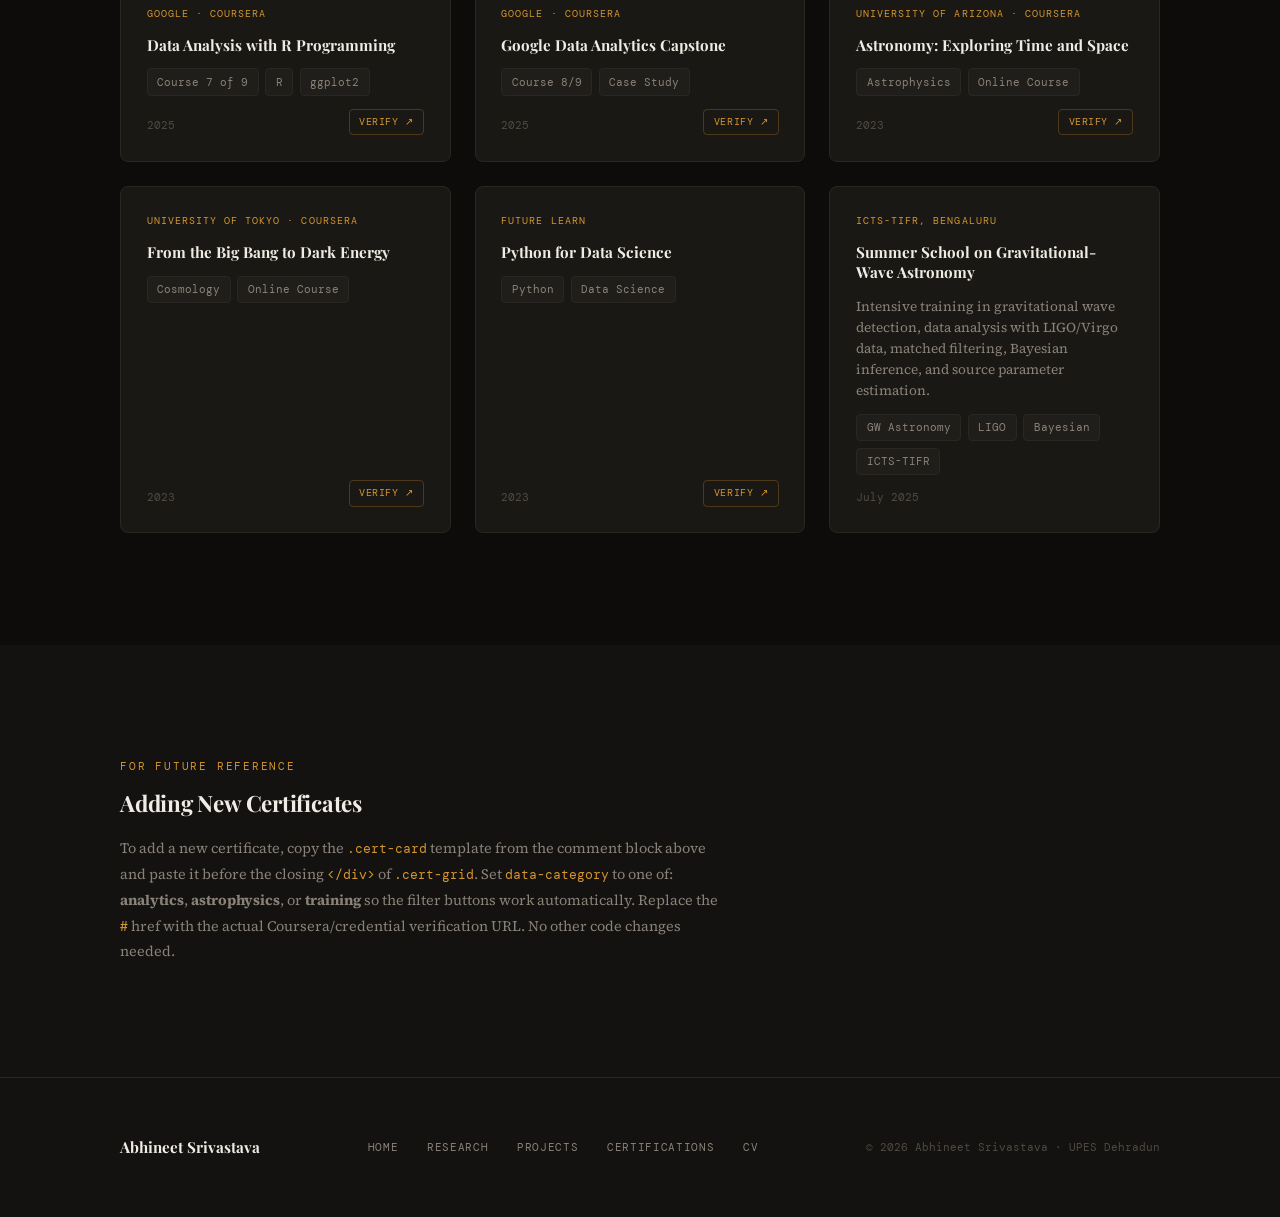
==== commit bc1df200: "Certificates" ====
--- a/certifications.html
+++ b/certifications.html
@@ -98,7 +98,7 @@
           <div style="display:flex;justify-content:space-between;align-items:center;flex-wrap:wrap;gap:0.8rem;margin-top:auto">
             <span class="cert-date">Completed 2025</span>
             <!-- Replace # with your actual Coursera verification URL -->
-            <a href="#" target="_blank" rel="noopener" class="cert-verify">Verify ↗</a>
+            <a href="https://coursera.org/share/5df8dd887adda0b85095abcd6ceead62" target="_blank" rel="noopener" class="cert-verify">Verify ↗</a>
           </div>
         </div>
 
@@ -109,7 +109,7 @@
           <div class="tags-wrap"><span class="tag">Course 1 of 9</span></div>
           <div style="display:flex;justify-content:space-between;align-items:center;margin-top:auto">
             <span class="cert-date">2025</span>
-            <a href="#" target="_blank" rel="noopener" class="cert-verify">Verify ↗</a>
+            <a href="https://coursera.org/share/a81b463bd0f4668f86ea1107ed2b8285" target="_blank" rel="noopener" class="cert-verify">Verify ↗</a>
           </div>
         </div>
 
@@ -119,7 +119,7 @@
           <div class="tags-wrap"><span class="tag">Course 2 of 9</span></div>
           <div style="display:flex;justify-content:space-between;align-items:center;margin-top:auto">
             <span class="cert-date">2025</span>
-            <a href="#" target="_blank" rel="noopener" class="cert-verify">Verify ↗</a>
+            <a href="https://coursera.org/share/e45ce19b382cbea9728917153e49b6af" target="_blank" rel="noopener" class="cert-verify">Verify ↗</a>
           </div>
         </div>
 
@@ -129,7 +129,7 @@
           <div class="tags-wrap"><span class="tag">Course 3 of 9</span></div>
           <div style="display:flex;justify-content:space-between;align-items:center;margin-top:auto">
             <span class="cert-date">2025</span>
-            <a href="#" target="_blank" rel="noopener" class="cert-verify">Verify ↗</a>
+            <a href="https://coursera.org/share/32e363125afa323b27bef3b454f2426f" target="_blank" rel="noopener" class="cert-verify">Verify ↗</a>
           </div>
         </div>
 
@@ -139,7 +139,7 @@
           <div class="tags-wrap"><span class="tag">Course 4 of 9</span><span class="tag">SQL</span></div>
           <div style="display:flex;justify-content:space-between;align-items:center;margin-top:auto">
             <span class="cert-date">2025</span>
-            <a href="#" target="_blank" rel="noopener" class="cert-verify">Verify ↗</a>
+            <a href="https://coursera.org/share/c5ea7225722b0c16ebf8ec5a224e25c7" target="_blank" rel="noopener" class="cert-verify">Verify ↗</a>
           </div>
         </div>
 
@@ -149,7 +149,7 @@
           <div class="tags-wrap"><span class="tag">Course 5 of 9</span><span class="tag">SQL</span></div>
           <div style="display:flex;justify-content:space-between;align-items:center;margin-top:auto">
             <span class="cert-date">2025</span>
-            <a href="#" target="_blank" rel="noopener" class="cert-verify">Verify ↗</a>
+            <a href="https://coursera.org/share/aee0198f5c373bdb947f2182de3d0221" target="_blank" rel="noopener" class="cert-verify">Verify ↗</a>
           </div>
         </div>
 
@@ -159,7 +159,7 @@
           <div class="tags-wrap"><span class="tag">Course 6 of 9</span><span class="tag">Tableau</span></div>
           <div style="display:flex;justify-content:space-between;align-items:center;margin-top:auto">
             <span class="cert-date">2025</span>
-            <a href="#" target="_blank" rel="noopener" class="cert-verify">Verify ↗</a>
+            <a href="https://coursera.org/share/f4a1ade6eee914bd2f93ab7bd17eaea2" target="_blank" rel="noopener" class="cert-verify">Verify ↗</a>
           </div>
         </div>
 
@@ -169,7 +169,7 @@
           <div class="tags-wrap"><span class="tag">Course 7 of 9</span><span class="tag">R</span><span class="tag">ggplot2</span></div>
           <div style="display:flex;justify-content:space-between;align-items:center;margin-top:auto">
             <span class="cert-date">2025</span>
-            <a href="#" target="_blank" rel="noopener" class="cert-verify">Verify ↗</a>
+            <a href="https://coursera.org/share/edd40706d232b91269073266b83a27a7" target="_blank" rel="noopener" class="cert-verify">Verify ↗</a>
           </div>
         </div>
 
@@ -179,7 +179,7 @@
           <div class="tags-wrap"><span class="tag">Course 8/9</span><span class="tag">Case Study</span></div>
           <div style="display:flex;justify-content:space-between;align-items:center;margin-top:auto">
             <span class="cert-date">2025</span>
-            <a href="#" target="_blank" rel="noopener" class="cert-verify">Verify ↗</a>
+            <a href="https://coursera.org/share/8c35d5630e4f8a3bd9bc3d9e2a369d1a" target="_blank" rel="noopener" class="cert-verify">Verify ↗</a>
           </div>
         </div>
 
@@ -190,7 +190,7 @@
           <div class="tags-wrap"><span class="tag">Astrophysics</span><span class="tag">Online Course</span></div>
           <div style="display:flex;justify-content:space-between;align-items:center;margin-top:auto">
             <span class="cert-date">2023</span>
-            <a href="#" target="_blank" rel="noopener" class="cert-verify">Verify ↗</a>
+            <a href="https://coursera.org/share/6b8ab77c64bcf06f97867154a08473bf" target="_blank" rel="noopener" class="cert-verify">Verify ↗</a>
           </div>
         </div>
 
@@ -200,17 +200,17 @@
           <div class="tags-wrap"><span class="tag">Cosmology</span><span class="tag">Online Course</span></div>
           <div style="display:flex;justify-content:space-between;align-items:center;margin-top:auto">
             <span class="cert-date">2023</span>
-            <a href="#" target="_blank" rel="noopener" class="cert-verify">Verify ↗</a>
+            <a href="https://coursera.org/share/5afea95330efe3eb4d697ff08dcf3d75" target="_blank" rel="noopener" class="cert-verify">Verify ↗</a>
           </div>
         </div>
 
         <div class="cert-card reveal" data-category="astrophysics">
-          <span class="cert-org">Coursera</span>
+          <span class="cert-org">Future Learn</span>
           <h3>Python for Data Science</h3>
           <div class="tags-wrap"><span class="tag">Python</span><span class="tag">Data Science</span></div>
           <div style="display:flex;justify-content:space-between;align-items:center;margin-top:auto">
             <span class="cert-date">2023</span>
-            <a href="#" target="_blank" rel="noopener" class="cert-verify">Verify ↗</a>
+            <a href="https://www.futurelearn.com/certificates/asedw9z" target="_blank" rel="noopener" class="cert-verify">Verify ↗</a>
           </div>
         </div>
 
